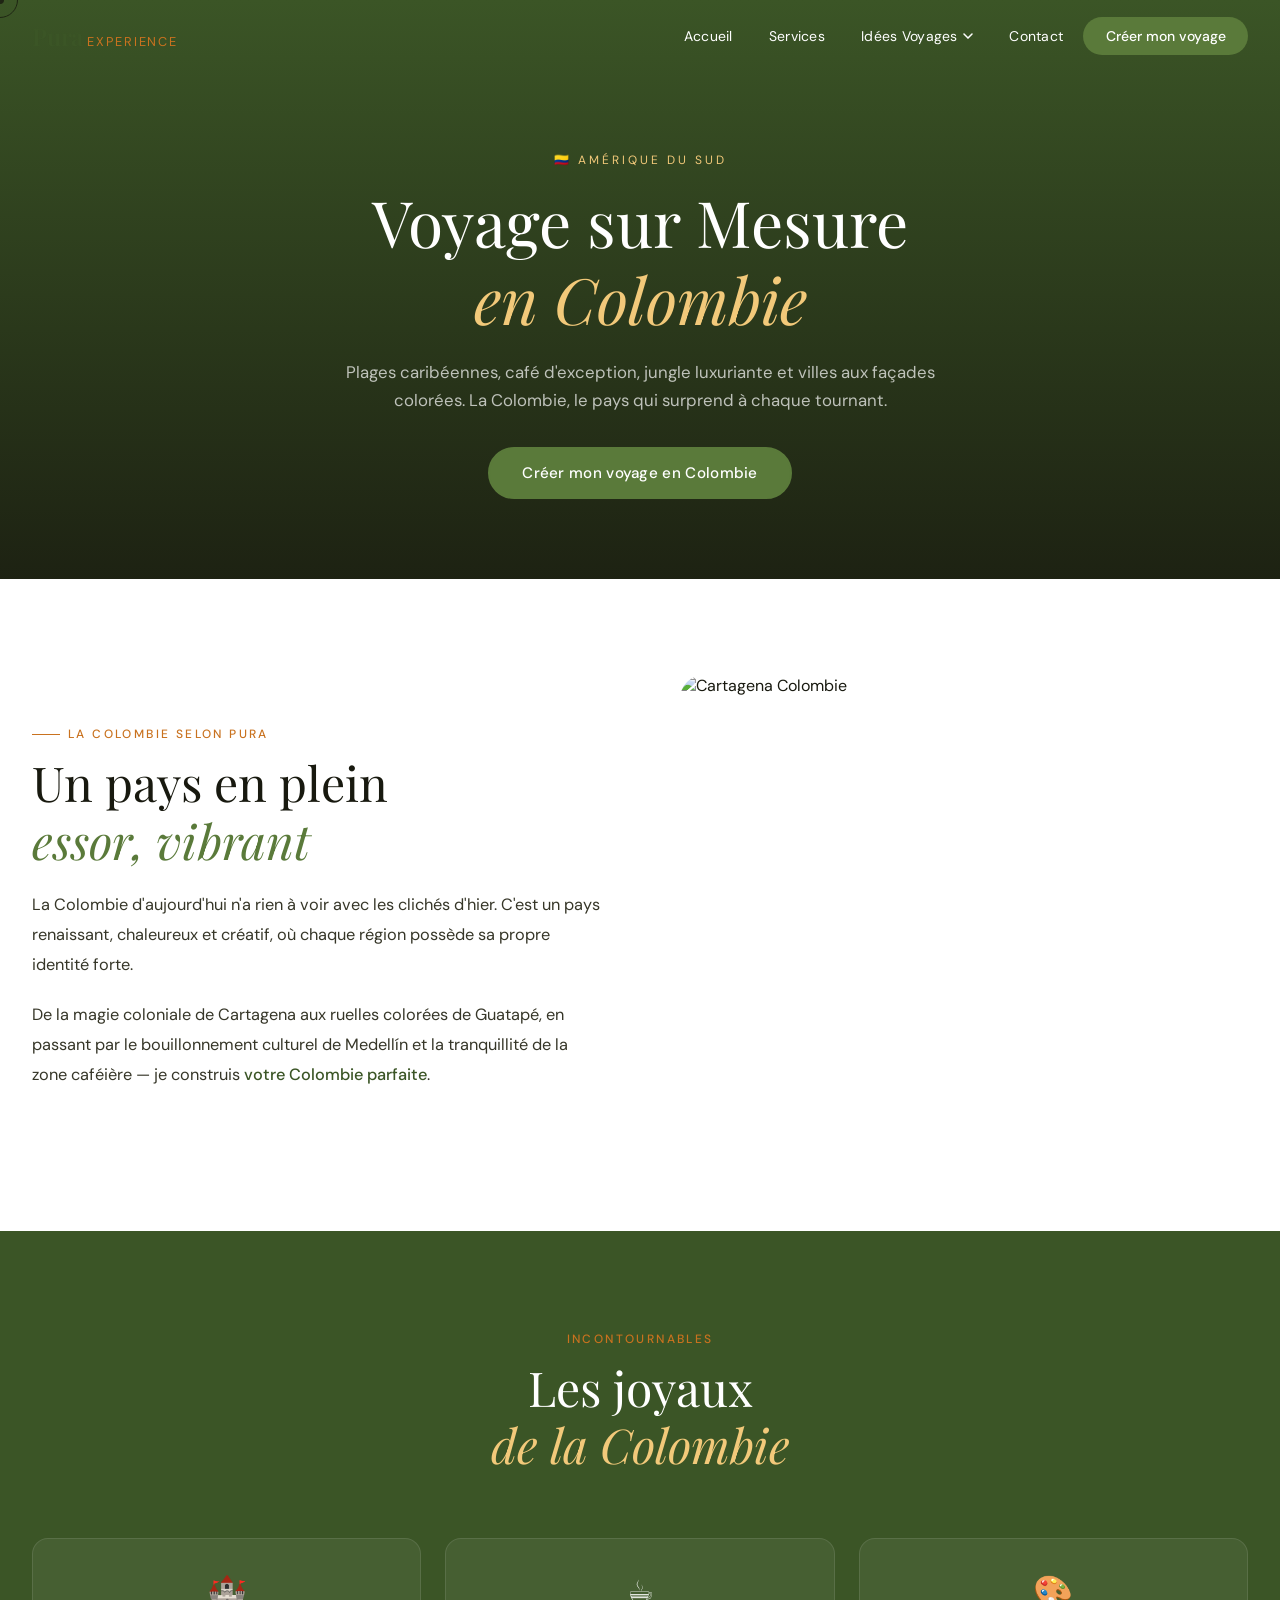
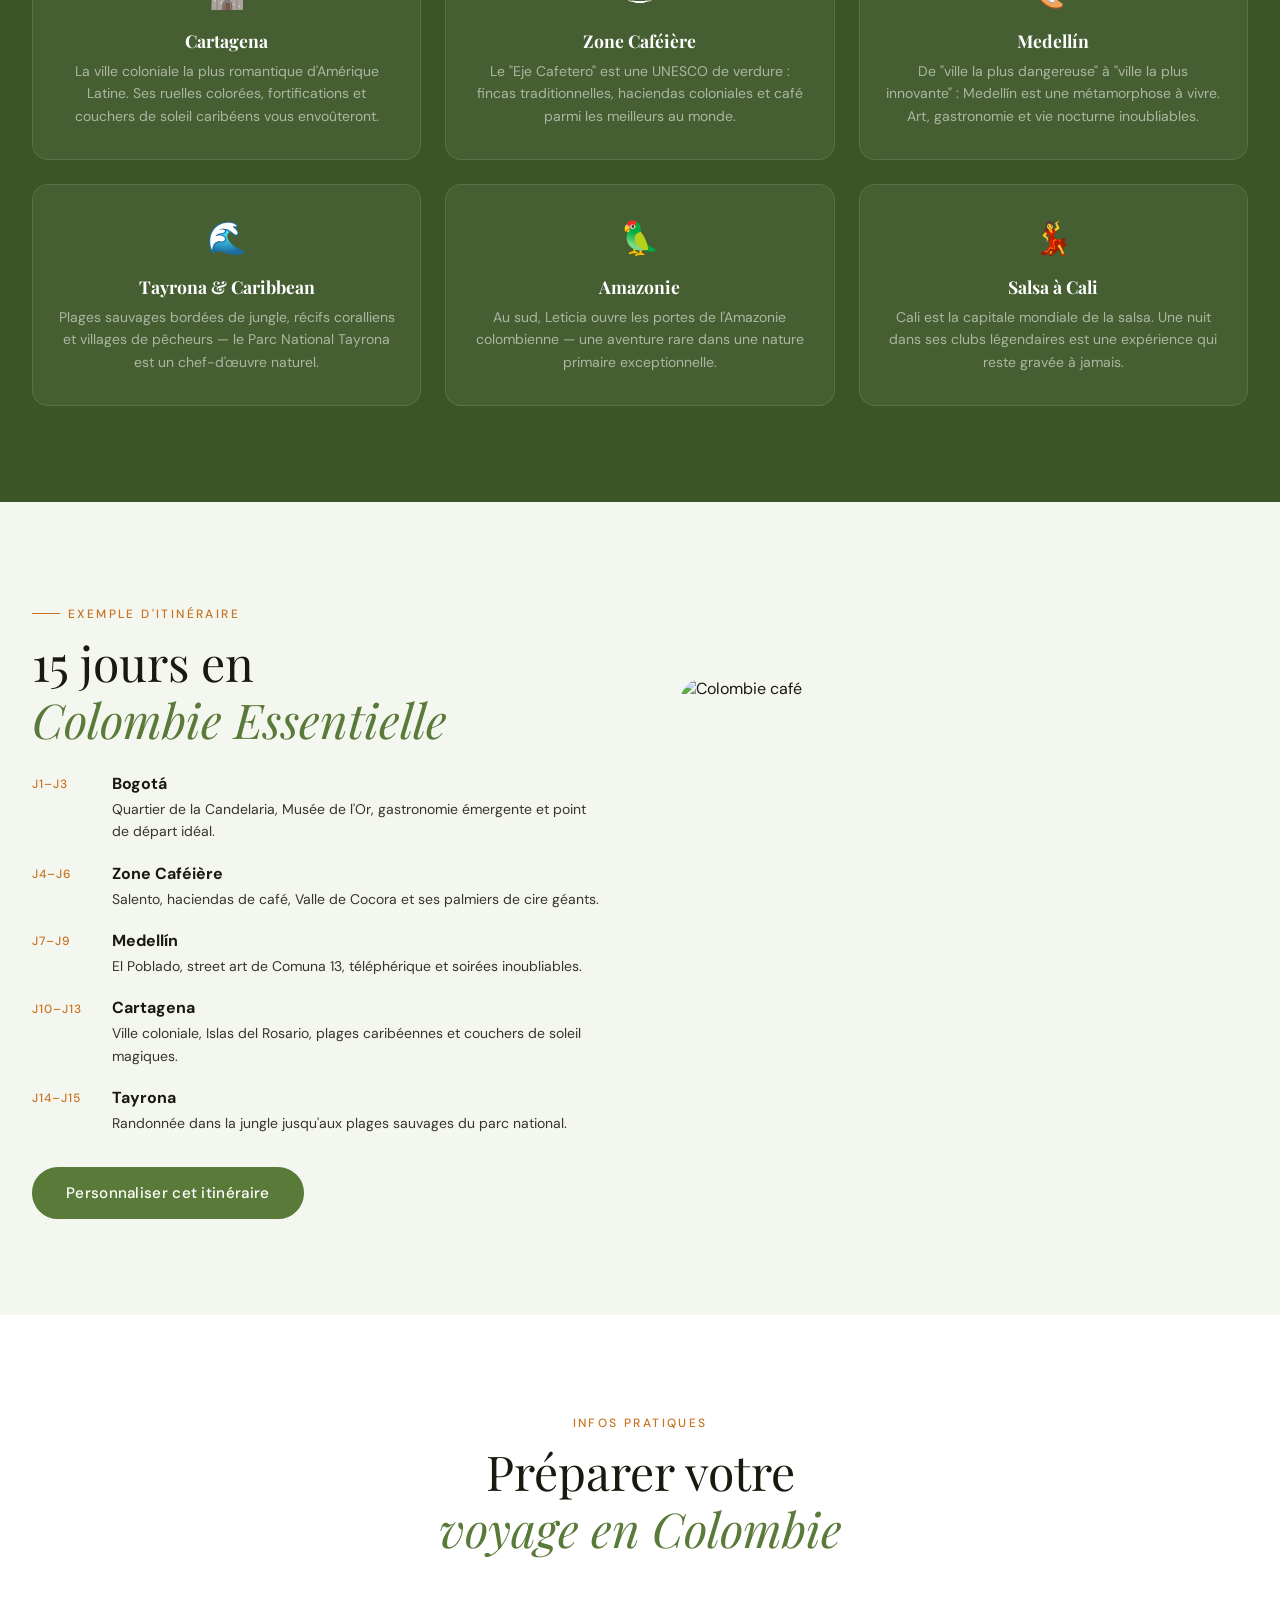
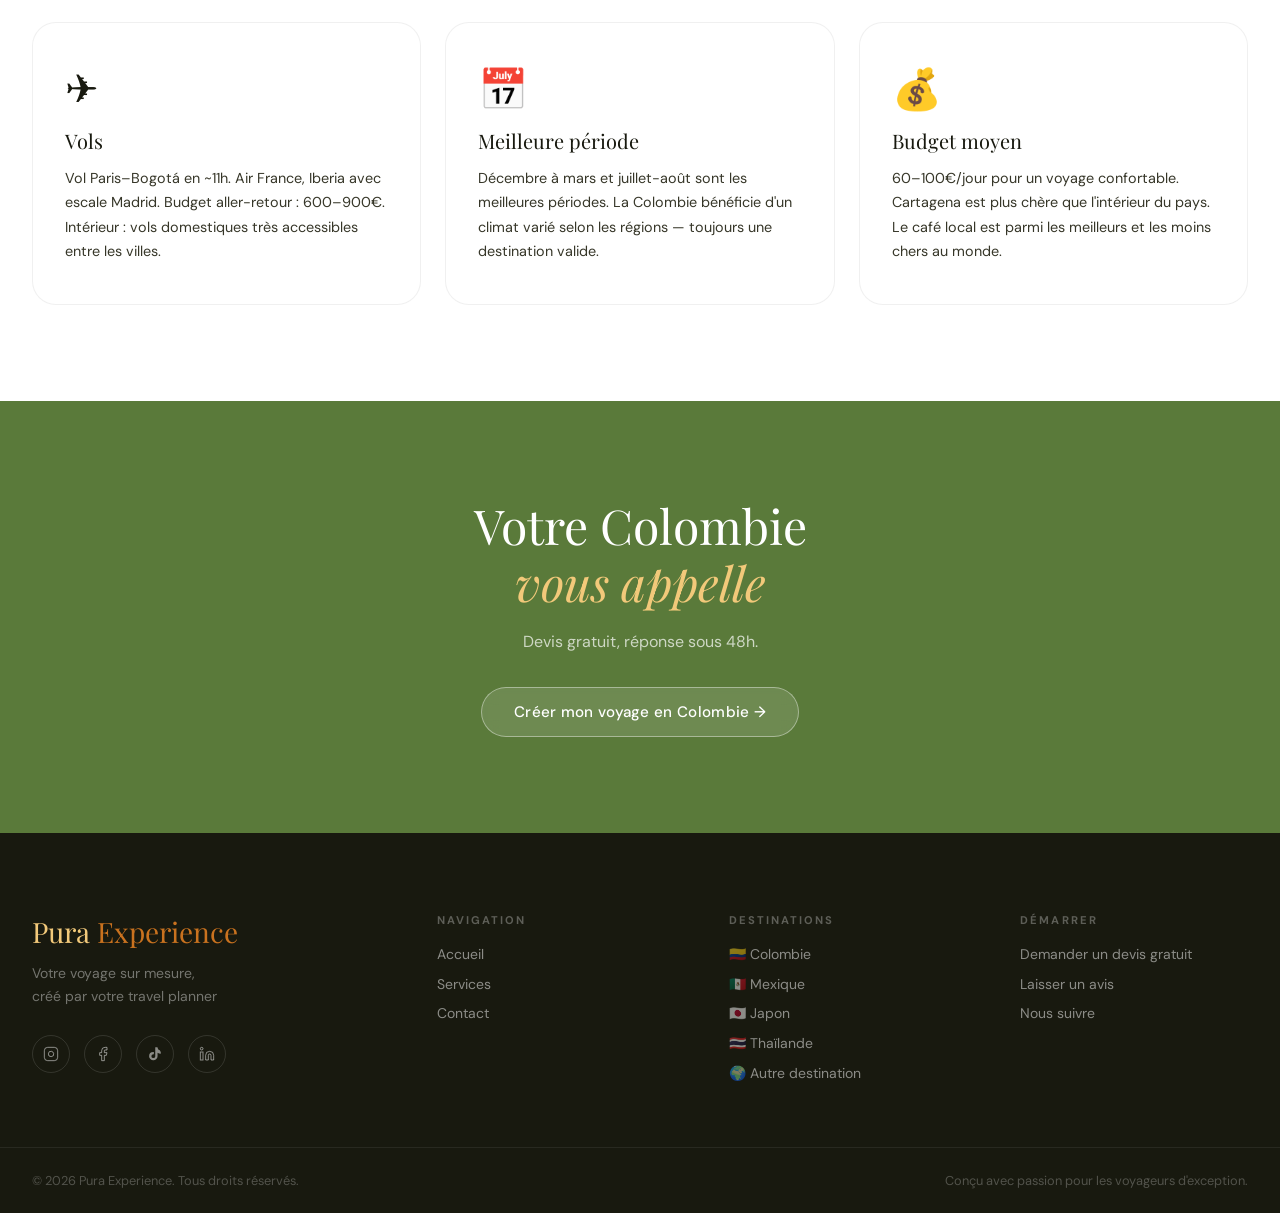
==== colombie.html @ de325f9d "feat ready for prospect" ====
<!DOCTYPE html>
<html lang="fr">
<head>
  <meta charset="UTF-8" />
  <meta name="viewport" content="width=device-width, initial-scale=1.0" />
  <title>Voyage sur Mesure en Colombie — Pura Experience</title>
  <meta name="description" content="Créez votre voyage sur mesure en Colombie : Cartagena, Medellín, café, forêts tropicales et plages caribéennes. Itinéraire 100% personnalisé." />
  <link rel="preconnect" href="https://fonts.googleapis.com" />
  <link rel="preconnect" href="https://fonts.gstatic.com" crossorigin />
  <link href="https://fonts.googleapis.com/css2?family=DM+Sans:ital,opsz,wght@0,9..40,300;0,9..40,400;0,9..40,500;1,9..40,300&family=Forum&family=Playfair+Display:ital,wght@0,400;0,600;1,400;1,600&display=swap" rel="stylesheet" />
  <link rel="stylesheet" href="style.css" />
</head>
<body data-page="idees">

  <div id="nav-placeholder"></div>

  <section class="page-hero">
    <div class="page-hero__bg" style="background-image: url('https://images.unsplash.com/photo-1533281861820-9adecc8c5e18?w=1600&q=80&auto=format')"></div>
    <div class="page-hero__overlay"></div>
    <div class="container page-hero__content">
      <span class="page-hero__eyebrow">🇨🇴 Amérique du Sud</span>
      <h1 class="page-hero__title">Voyage sur Mesure<br/><em>en Colombie</em></h1>
      <p class="page-hero__sub">Plages caribéennes, café d'exception, jungle luxuriante et villes aux façades colorées. La Colombie, le pays qui surprend à chaque tournant.</p>
      <a href="contact.html" class="btn btn--primary">Créer mon voyage en Colombie</a>
    </div>
  </section>

  <section class="page-section">
    <div class="container">
      <div class="split-grid">
        <div class="reveal-left">
          <p class="section-eyebrow">La Colombie selon Pura</p>
          <h2 class="section-title">Un pays en plein<br/><em>essor, vibrant</em></h2>
          <p class="prose">La Colombie d'aujourd'hui n'a rien à voir avec les clichés d'hier. C'est un pays renaissant, chaleureux et créatif, où chaque région possède sa propre identité forte.</p>
          <p class="prose">De la magie coloniale de Cartagena aux ruelles colorées de Guatapé, en passant par le bouillonnement culturel de Medellín et la tranquillité de la zone caféière — je construis <strong>votre Colombie parfaite</strong>.</p>
        </div>
        <div class="split-img reveal-right">
          <img src="https://images.unsplash.com/photo-1591604466107-ec97de577aff?w=800&q=80&auto=format" alt="Cartagena Colombie" loading="lazy" />
        </div>
      </div>
    </div>
  </section>

  <section class="page-section page-section--dark">
    <div class="container">
      <div class="section-head">
        <p class="section-eyebrow reveal-up" style="color:var(--caramel)">Incontournables</p>
        <h2 class="section-title section-title--light reveal-up">Les joyaux<br/><em>de la Colombie</em></h2>
      </div>
      <div class="highlights-grid">
        <div class="highlight-item reveal-up" style="--delay:.0s"><span class="highlight-item__icon">🏰</span><h3>Cartagena</h3><p>La ville coloniale la plus romantique d'Amérique Latine. Ses ruelles colorées, fortifications et couchers de soleil caribéens vous envoûteront.</p></div>
        <div class="highlight-item reveal-up" style="--delay:.1s"><span class="highlight-item__icon">☕</span><h3>Zone Caféière</h3><p>Le "Eje Cafetero" est une UNESCO de verdure : fincas traditionnelles, haciendas coloniales et café parmi les meilleurs au monde.</p></div>
        <div class="highlight-item reveal-up" style="--delay:.2s"><span class="highlight-item__icon">🎨</span><h3>Medellín</h3><p>De "ville la plus dangereuse" à "ville la plus innovante" : Medellín est une métamorphose à vivre. Art, gastronomie et vie nocturne inoubliables.</p></div>
        <div class="highlight-item reveal-up" style="--delay:.3s"><span class="highlight-item__icon">🌊</span><h3>Tayrona & Caribbean</h3><p>Plages sauvages bordées de jungle, récifs coralliens et villages de pêcheurs — le Parc National Tayrona est un chef-d'œuvre naturel.</p></div>
        <div class="highlight-item reveal-up" style="--delay:.4s"><span class="highlight-item__icon">🦜</span><h3>Amazonie</h3><p>Au sud, Leticia ouvre les portes de l'Amazonie colombienne — une aventure rare dans une nature primaire exceptionnelle.</p></div>
        <div class="highlight-item reveal-up" style="--delay:.5s"><span class="highlight-item__icon">💃</span><h3>Salsa à Cali</h3><p>Cali est la capitale mondiale de la salsa. Une nuit dans ses clubs légendaires est une expérience qui reste gravée à jamais.</p></div>
      </div>
    </div>
  </section>

  <section class="page-section page-section--alt">
    <div class="container">
      <div class="split-grid split-grid--reverse">
        <div class="split-img reveal-left">
          <img src="https://images.unsplash.com/photo-1555993539-1732b0258235?w=800&q=80&auto=format" alt="Colombie café" loading="lazy" />
        </div>
        <div class="reveal-right">
          <p class="section-eyebrow">Exemple d'itinéraire</p>
          <h2 class="section-title">15 jours en<br/><em>Colombie Essentielle</em></h2>
          <div class="itinerary-list">
            <div class="itinerary-day"><span>J1–J3</span><div><strong>Bogotá</strong><p>Quartier de la Candelaria, Musée de l'Or, gastronomie émergente et point de départ idéal.</p></div></div>
            <div class="itinerary-day"><span>J4–J6</span><div><strong>Zone Caféière</strong><p>Salento, haciendas de café, Valle de Cocora et ses palmiers de cire géants.</p></div></div>
            <div class="itinerary-day"><span>J7–J9</span><div><strong>Medellín</strong><p>El Poblado, street art de Comuna 13, téléphérique et soirées inoubliables.</p></div></div>
            <div class="itinerary-day"><span>J10–J13</span><div><strong>Cartagena</strong><p>Ville coloniale, Islas del Rosario, plages caribéennes et couchers de soleil magiques.</p></div></div>
            <div class="itinerary-day"><span>J14–J15</span><div><strong>Tayrona</strong><p>Randonnée dans la jungle jusqu'aux plages sauvages du parc national.</p></div></div>
          </div>
          <a href="contact.html" class="btn btn--primary" style="margin-top:2rem">Personnaliser cet itinéraire</a>
        </div>
      </div>
    </div>
  </section>

  <section class="page-section">
    <div class="container">
      <div class="section-head">
        <p class="section-eyebrow reveal-up">Infos pratiques</p>
        <h2 class="section-title reveal-up">Préparer votre<br/><em>voyage en Colombie</em></h2>
      </div>
      <div class="service-cards">
        <div class="service-card reveal-up" style="--delay:.0s"><span class="service-card__icon">✈️</span><h3 class="service-card__title">Vols</h3><p class="service-card__desc">Vol Paris–Bogotá en ~11h. Air France, Iberia avec escale Madrid. Budget aller-retour : 600–900€. Intérieur : vols domestiques très accessibles entre les villes.</p></div>
        <div class="service-card reveal-up" style="--delay:.1s"><span class="service-card__icon">📅</span><h3 class="service-card__title">Meilleure période</h3><p class="service-card__desc">Décembre à mars et juillet-août sont les meilleures périodes. La Colombie bénéficie d'un climat varié selon les régions — toujours une destination valide.</p></div>
        <div class="service-card reveal-up" style="--delay:.2s"><span class="service-card__icon">💰</span><h3 class="service-card__title">Budget moyen</h3><p class="service-card__desc">60–100€/jour pour un voyage confortable. Cartagena est plus chère que l'intérieur du pays. Le café local est parmi les meilleurs et les moins chers au monde.</p></div>
      </div>
    </div>
  </section>

  <section class="page-section" style="background: var(--sage); text-align:center">
    <div class="container">
      <h2 class="section-title section-title--light reveal-up" style="margin-bottom:1rem">Votre Colombie<br/><em>vous appelle</em></h2>
      <p class="reveal-up" style="color:rgba(255,255,255,.7); max-width:480px; margin:0 auto 2rem; line-height:1.7">Devis gratuit, réponse sous 48h.</p>
      <a href="contact.html" class="btn btn--ghost reveal-up">Créer mon voyage en Colombie →</a>
    </div>
  </section>

  <div id="footer-placeholder"></div>
  <script src="main.js"></script>
  <style>
    .itinerary-list { display: flex; flex-direction: column; gap: 1.25rem; margin-top: 1.5rem; }
    .itinerary-day { display: flex; gap: 1.25rem; align-items: flex-start; }
    .itinerary-day > span { min-width: 60px; font-size: .75rem; font-weight: 500; letter-spacing: .08em; color: var(--caramel); text-transform: uppercase; padding-top: .2rem; }
    .itinerary-day strong { display: block; font-size: 1rem; color: var(--ink); margin-bottom: .25rem; }
    .itinerary-day p { font-size: .875rem; color: var(--ink-soft); line-height: 1.6; }
  </style>
</body>
</html>
---- style.css ----
/* ═══════════════════════════════════════════════════════
   PURA EXPERIENCE — Ultra-Modern Redesign
   ═══════════════════════════════════════════════════════ */

/* ── DESIGN TOKENS ── */
:root {
  --sage:        #5a7a3a;
  --sage-light:  #7da050;
  --sage-dark:   #3b5526;
  --beige:       #f2c97a;
  --beige-light: #fdf4e3;
  --caramel:     #c9721f;
  --caramel-deep:#a0520e;
  --ocre:        #e8900a;
  --cream:       #f4f7f0;
  --white:       #ffffff;
  --ink:         #18190f;
  --ink-soft:    #363628;
  --ink-faint:   #74746a;

  --font-serif:  'Playfair Display', Georgia, serif;
  --font-accent: 'Forum', serif;
  --font-sans:   'DM Sans', system-ui, sans-serif;

  --radius-sm:   8px;
  --radius-md:   16px;
  --radius-lg:   24px;
  --radius-xl:   40px;
  --radius-full: 999px;

  --shadow-sm:   0 2px 12px rgba(0,0,0,.06);
  --shadow-md:   0 8px 40px rgba(0,0,0,.12);
  --shadow-lg:   0 20px 80px rgba(0,0,0,.18);
  --shadow-glow: 0 0 40px rgba(90,122,58,.35);

  --ease-smooth: cubic-bezier(0.25, 0.46, 0.45, 0.94);
  --ease-spring: cubic-bezier(0.34, 1.56, 0.64, 1);

  --nav-h: 72px;
}

/* ── RESET + BASE ── */
*, *::before, *::after { box-sizing: border-box; margin: 0; padding: 0; }

html {
  scroll-behavior: smooth;
  font-size: 16px;
  -webkit-font-smoothing: antialiased;
}

body {
  font-family: var(--font-sans);
  color: var(--ink);
  background: var(--white);
  overflow-x: hidden;
  cursor: none;
}

img { display: block; max-width: 100%; height: auto; }
a   { text-decoration: none; color: inherit; }
ul  { list-style: none; }

input, textarea, select, button {
  font-family: var(--font-sans);
  outline: none;
  border: none;
}

.container {
  width: 100%;
  max-width: 1280px;
  margin: 0 auto;
  padding: 0 2rem;
}

/* ── CUSTOM CURSOR ── */
.cursor,
.cursor-follower {
  position: fixed;
  border-radius: 50%;
  pointer-events: none;
  z-index: 9999;
  mix-blend-mode: difference;
  transition: opacity .3s;
}

.cursor {
  width: 8px; height: 8px;
  background: var(--sage);
  transform: translate(-50%, -50%);
}

.cursor-follower {
  width: 36px; height: 36px;
  border: 1.5px solid var(--sage);
  transform: translate(-50%, -50%);
  transition: transform .1s var(--ease-smooth), width .3s, height .3s, background .3s;
}

body:has(a:hover) .cursor-follower,
body:has(button:hover) .cursor-follower {
  width: 56px; height: 56px;
  background: rgba(107,125,83,.12);
}

/* ── LOADER ── */
.loader {
  position: fixed; inset: 0;
  background: var(--ink);
  z-index: 8888;
  display: flex;
  align-items: center;
  justify-content: center;
  transition: opacity .6s ease, visibility .6s ease;
}

.loader.hidden {
  opacity: 0;
  visibility: hidden;
}

.loader__inner { text-align: center; }

.loader__logo {
  display: flex;
  flex-direction: column;
  align-items: center;
  margin-bottom: 2rem;
}

.loader__brand {
  font-family: var(--font-serif);
  font-size: clamp(2rem, 5vw, 3.5rem);
  font-weight: 400;
  color: var(--beige);
  letter-spacing: .02em;
  animation: loader-appear .8s var(--ease-smooth) both;
}

.loader__tagline {
  font-family: var(--font-sans);
  font-size: 0.85rem;
  letter-spacing: .3em;
  text-transform: uppercase;
  color: var(--caramel);
  animation: loader-appear .8s .2s var(--ease-smooth) both;
}

.loader__bar {
  width: 200px; height: 1px;
  background: rgba(255,255,255,.1);
  border-radius: var(--radius-full);
  overflow: hidden;
}

.loader__bar span {
  display: block;
  height: 100%;
  background: linear-gradient(90deg, var(--sage), var(--beige));
  animation: loader-progress 1.8s var(--ease-smooth) both;
  transform-origin: left;
}

@keyframes loader-appear {
  from { opacity: 0; transform: translateY(20px); }
  to   { opacity: 1; transform: translateY(0); }
}

@keyframes loader-progress {
  from { transform: scaleX(0); }
  to   { transform: scaleX(1); }
}

/* ── NAVIGATION ── */
.nav {
  position: fixed; top: 0; left: 0; right: 0;
  height: var(--nav-h);
  z-index: 999;
  transition: background .4s, backdrop-filter .4s, box-shadow .4s;
}

.nav.scrolled {
  background: rgba(246,248,245,.92);
  backdrop-filter: blur(20px);
  box-shadow: 0 1px 0 rgba(0,0,0,.06);
}

.nav__container {
  height: 100%;
  max-width: 1280px;
  margin: 0 auto;
  padding: 0 2rem;
  display: flex;
  align-items: center;
  justify-content: space-between;
  gap: 2rem;
}

.nav__logo {
  display: flex;
  align-items: baseline;
  gap: .25rem;
  user-select: none;
}

.nav__logo-pura {
  font-family: var(--font-serif);
  font-size: 1.5rem;
  font-weight: 600;
  color: var(--sage-dark);
  letter-spacing: -.01em;
}

.nav__logo-exp {
  font-family: var(--font-sans);
  font-size: 0.8rem;
  letter-spacing: .15em;
  text-transform: uppercase;
  color: var(--caramel);
}

.nav.scrolled .nav__logo-pura { color: var(--sage-dark); }

/* Transparent header links */
.nav__links {
  display: flex;
  align-items: center;
  gap: .25rem;
}

.nav__link {
  padding: .5rem 1rem;
  font-size: .875rem;
  font-weight: 400;
  color: var(--white);
  border-radius: var(--radius-full);
  transition: color .2s, background .2s;
  letter-spacing: .02em;
}

.nav.scrolled .nav__link { color: var(--ink-soft); }
.nav__link:hover { color: var(--sage); background: rgba(107,125,83,.08); }

.nav__cta {
  padding: .6rem 1.4rem;
  font-size: .875rem;
  font-weight: 500;
  background: var(--sage);
  color: var(--white);
  border-radius: var(--radius-full);
  transition: background .2s, transform .2s, box-shadow .2s;
}

.nav__cta:hover {
  background: var(--sage-dark);
  transform: translateY(-1px);
  box-shadow: var(--shadow-glow);
}

.nav__burger {
  display: none;
  flex-direction: column;
  gap: 5px;
  background: none;
  cursor: pointer;
  padding: 8px;
}

.nav__burger span {
  display: block;
  width: 22px; height: 2px;
  background: var(--white);
  border-radius: 2px;
  transition: transform .3s, opacity .3s, background .3s;
}

.nav.scrolled .nav__burger span { background: var(--ink); }
.nav__burger.active span:nth-child(1) { transform: rotate(45deg) translate(5px, 5px); }
.nav__burger.active span:nth-child(2) { opacity: 0; }
.nav__burger.active span:nth-child(3) { transform: rotate(-45deg) translate(5px, -5px); }

.nav__mobile {
  position: fixed;
  top: var(--nav-h); left: 0; right: 0;
  background: var(--cream);
  padding: 1.5rem 2rem 2rem;
  display: none;
  flex-direction: column;
  gap: .5rem;
  box-shadow: var(--shadow-md);
  border-top: 1px solid rgba(0,0,0,.06);
}

.nav__mobile.open { display: flex; }

.nav__mobile-link {
  padding: .75rem 1rem;
  font-size: 1rem;
  font-weight: 400;
  color: var(--ink-soft);
  border-radius: var(--radius-sm);
  transition: background .2s, color .2s;
}

.nav__mobile-link:hover { background: rgba(107,125,83,.08); color: var(--sage); }

.nav__mobile-cta {
  margin-top: .75rem;
  padding: 1rem 1.5rem;
  background: var(--sage);
  color: var(--white);
  text-align: center;
  border-radius: var(--radius-md);
  font-weight: 500;
  font-size: 1rem;
}

/* ── NAV DROPDOWN ── */
.nav__dropdown { position: relative; }

.nav__link--drop {
  background: none;
  border: none;
  cursor: none;
  display: inline-flex;
  align-items: center;
  gap: .35rem;
  padding: .5rem 1rem;
  font-size: .875rem;
  font-weight: 400;
  color: var(--white);
  border-radius: var(--radius-full);
  transition: color .2s, background .2s;
  letter-spacing: .02em;
  font-family: var(--font-sans);
}

.nav.scrolled .nav__link--drop { color: var(--ink-soft); }
.nav__link--drop:hover { color: var(--sage); background: rgba(107,125,83,.08); }

.nav__chevron {
  width: 10px; height: 6px;
  transition: transform .25s;
  flex-shrink: 0;
}

.nav__dropdown:hover .nav__chevron,
.nav__link--drop[aria-expanded="true"] .nav__chevron { transform: rotate(180deg); }

.nav__dropdown-menu {
  position: absolute;
  top: calc(100% + .75rem);
  left: 50%;
  transform: translateX(-50%);
  background: var(--white);
  border: 1px solid rgba(0,0,0,.07);
  border-radius: var(--radius-lg);
  box-shadow: var(--shadow-lg);
  padding: 1.5rem;
  display: none;
  gap: 2rem;
  min-width: 320px;
  z-index: 1000;
}

.nav__dropdown-menu.open { display: flex; }
.nav__dropdown-col { display: flex; flex-direction: column; gap: .25rem; }

.nav__dropdown-heading {
  font-size: .7rem;
  font-weight: 500;
  letter-spacing: .15em;
  text-transform: uppercase;
  color: var(--caramel);
  margin-bottom: .5rem;
  padding-bottom: .5rem;
  border-bottom: 1px solid rgba(0,0,0,.06);
}

.nav__dropdown-link {
  padding: .5rem .75rem;
  font-size: .9rem;
  color: var(--ink-soft);
  border-radius: var(--radius-sm);
  transition: background .15s, color .15s;
}

.nav__dropdown-link:hover { background: var(--cream); color: var(--sage-dark); }

.nav__link--active { color: var(--sage) !important; font-weight: 500; }
.nav.scrolled .nav__link--active { color: var(--sage) !important; }

.nav__mobile-group { padding: .25rem 1rem; }
.nav__mobile-group-title {
  font-size: .7rem;
  font-weight: 500;
  letter-spacing: .15em;
  text-transform: uppercase;
  color: var(--caramel);
  margin-bottom: .5rem;
}
.nav__mobile-sub {
  display: block;
  padding: .5rem 1rem;
  font-size: .9rem;
  color: var(--ink-soft);
  border-radius: var(--radius-sm);
  transition: background .15s, color .15s;
}
.nav__mobile-sub:hover { background: rgba(107,125,83,.08); color: var(--sage); }

/* ── PAGE HERO ── */
.page-hero {
  position: relative;
  padding: calc(var(--nav-h) + 5rem) 0 5rem;
  background: var(--sage-dark);
  overflow: hidden;
  color: var(--white);
  text-align: center;
}
.page-hero__bg { position: absolute; inset: 0; background-size: cover; background-position: center; opacity: .3; }
.page-hero__overlay { position: absolute; inset: 0; background: linear-gradient(to bottom, rgba(59,85,38,.6), rgba(24,25,15,.85)); }
.page-hero__content { position: relative; z-index: 2; }
.page-hero__eyebrow { font-size: .75rem; letter-spacing: .25em; text-transform: uppercase; color: var(--beige); display: block; margin-bottom: 1rem; }
.page-hero__title { font-family: var(--font-serif); font-size: clamp(2.2rem, 5vw, 4rem); font-weight: 400; line-height: 1.2; margin-bottom: 1.25rem; }
.page-hero__title em { font-style: italic; color: var(--beige); }
.page-hero__sub { font-size: 1.05rem; color: rgba(255,255,255,.7); max-width: 600px; margin: 0 auto 2rem; line-height: 1.7; }

/* ── INNER PAGE ── */
.page-section { padding: 6rem 0; }
.page-section--alt { background: var(--cream); }
.page-section--dark { background: var(--sage-dark); color: var(--white); }
.page-section--beige { background: var(--beige-light); }

.prose { font-size: 1.02rem; line-height: 1.85; color: var(--ink-soft); max-width: 720px; }
.prose + .prose { margin-top: 1.25rem; }
.prose strong { color: var(--sage-dark); font-weight: 500; }

/* Service cards */
.service-cards { display: grid; grid-template-columns: repeat(3,1fr); gap: 1.5rem; }
.service-card { background: var(--white); border: 1px solid rgba(0,0,0,.06); border-radius: var(--radius-lg); padding: 2.5rem 2rem; display: flex; flex-direction: column; gap: .75rem; transition: transform .3s, box-shadow .3s; }
.service-card:hover { transform: translateY(-5px); box-shadow: var(--shadow-md); }
.service-card__icon { font-size: 2.5rem; }
.service-card__title { font-family: var(--font-serif); font-size: 1.25rem; font-weight: 400; color: var(--ink); }
.service-card__desc { font-size: .9rem; line-height: 1.7; color: var(--ink-soft); flex: 1; }
.service-card__price { display: inline-flex; align-items: center; gap: .4rem; margin-top: .5rem; font-size: 1.3rem; font-family: var(--font-serif); color: var(--sage); }
.service-card__price small { font-family: var(--font-sans); font-size: .75rem; color: var(--ink-faint); }

/* Idées grid */
.idees-grid { display: grid; grid-template-columns: repeat(2,1fr); gap: 2rem; }
.idee-card { position: relative; border-radius: var(--radius-lg); overflow: hidden; height: 380px; display: flex; align-items: flex-end; transition: transform .4s; }
.idee-card:hover { transform: scale(1.02); }
.idee-card img { position: absolute; inset: 0; width: 100%; height: 100%; object-fit: cover; transition: transform .6s; }
.idee-card:hover img { transform: scale(1.06); }
.idee-card__overlay { position: absolute; inset: 0; background: linear-gradient(to top, rgba(18,20,10,.85) 0%, transparent 60%); }
.idee-card__content { position: relative; z-index: 2; padding: 2rem; width: 100%; }
.idee-card__flag { font-size: 1.5rem; display: block; margin-bottom: .5rem; }
.idee-card__title { font-family: var(--font-serif); font-size: 1.75rem; font-weight: 400; color: var(--white); margin-bottom: .5rem; }
.idee-card__region { font-size: .7rem; letter-spacing: .15em; text-transform: uppercase; color: var(--beige); display: block; margin-bottom: .75rem; }
.idee-card__link { display: inline-flex; align-items: center; gap: .3rem; font-size: .875rem; font-weight: 500; color: var(--beige); transition: gap .2s; }
.idee-card__link:hover { gap: .6rem; }

/* Destination highlights */
.highlights-grid { display: grid; grid-template-columns: repeat(3,1fr); gap: 1.5rem; }
.highlight-item { text-align: center; padding: 2rem 1.5rem; background: rgba(255,255,255,.06); border: 1px solid rgba(255,255,255,.1); border-radius: var(--radius-md); }
.highlight-item__icon { font-size: 2rem; display: block; margin-bottom: 1rem; }
.highlight-item h3 { font-family: var(--font-serif); font-size: 1.1rem; color: var(--white); margin-bottom: .5rem; }
.highlight-item p { font-size: .875rem; color: rgba(255,255,255,.55); line-height: 1.6; }

/* Split layout */
.split-grid { display: grid; grid-template-columns: 1fr 1fr; gap: 5rem; align-items: center; }
.split-grid--reverse { direction: rtl; }
.split-grid--reverse > * { direction: ltr; }
.split-img { border-radius: var(--radius-lg); overflow: hidden; height: 460px; }
.split-img img { width: 100%; height: 100%; object-fit: cover; transition: transform 5s ease; }
.split-img:hover img { transform: scale(1.05); }

@media (max-width: 900px) {
  .service-cards { grid-template-columns: 1fr 1fr; }
  .idees-grid { grid-template-columns: 1fr; }
  .split-grid { grid-template-columns: 1fr; gap: 3rem; }
  .split-grid--reverse { direction: ltr; }
  .highlights-grid { grid-template-columns: 1fr 1fr; }
}
@media (max-width: 640px) {
  .service-cards { grid-template-columns: 1fr; }
  .highlights-grid { grid-template-columns: 1fr; }
  .idee-card { height: 280px; }
}

/* ── BUTTONS ── */
.btn {
  display: inline-flex;
  align-items: center;
  justify-content: center;
  gap: .5rem;
  padding: .875rem 2rem;
  border-radius: var(--radius-full);
  font-family: var(--font-sans);
  font-weight: 500;
  font-size: 0.95rem;
  letter-spacing: .02em;
  cursor: none;
  transition: all .25s var(--ease-smooth);
  white-space: nowrap;
}

.btn--primary {
  background: var(--sage);
  color: var(--white);
  border: 2px solid var(--sage);
}

.btn--primary:hover {
  background: var(--sage-dark);
  border-color: var(--sage-dark);
  transform: translateY(-2px);
  box-shadow: 0 8px 30px rgba(107,125,83,.35);
}

.btn--ghost {
  background: rgba(255,255,255,.12);
  color: var(--white);
  border: 1.5px solid rgba(255,255,255,.4);
  backdrop-filter: blur(8px);
}

.btn--ghost:hover {
  background: rgba(255,255,255,.2);
  border-color: rgba(255,255,255,.7);
  transform: translateY(-2px);
}

.btn--outline {
  background: transparent;
  color: var(--sage);
  border: 2px solid var(--sage);
}

.btn--outline:hover {
  background: var(--sage);
  color: var(--white);
  transform: translateY(-2px);
}

.btn--sm { padding: .625rem 1.4rem; font-size: .875rem; }
.btn--full { width: 100%; }

/* ── SECTION COMMON ── */
.section-eyebrow {
  display: inline-flex;
  align-items: center;
  gap: .5rem;
  font-size: .75rem;
  font-weight: 500;
  letter-spacing: .2em;
  text-transform: uppercase;
  color: var(--caramel);
  margin-bottom: .75rem;
}

.section-eyebrow::before {
  content: '';
  display: block;
  width: 28px; height: 1px;
  background: var(--caramel);
}

.section-title {
  font-family: var(--font-serif);
  font-size: clamp(2rem, 4vw, 3rem);
  font-weight: 400;
  line-height: 1.2;
  color: var(--ink);
  margin-bottom: 1.25rem;
}

.section-title em {
  font-style: italic;
  color: var(--sage);
}

.section-title--light { color: var(--white); }
.section-title--light em { color: var(--beige); }

.section-subtitle {
  font-size: 1.05rem;
  color: var(--ink-faint);
  max-width: 560px;
  line-height: 1.7;
}

.section-head {
  text-align: center;
  margin-bottom: 4rem;
}

.section-head .section-eyebrow::before { display: none; }

/* ── REVEAL ANIMATIONS ── */
.reveal-up, .reveal-left, .reveal-right, .reveal-fade {
  opacity: 0;
  transition: opacity .7s var(--ease-smooth), transform .7s var(--ease-smooth);
  transition-delay: var(--delay, 0s);
}

.reveal-up    { transform: translateY(40px); }
.reveal-left  { transform: translateX(-40px); }
.reveal-right { transform: translateX(40px); }
.reveal-fade  { }

.revealed {
  opacity: 1;
  transform: none;
}

/* ═══════════════════ HERO ═══════════════════ */
.hero {
  position: relative;
  height: 100dvh;
  min-height: 680px;
  display: flex;
  flex-direction: column;
  align-items: center;
  justify-content: center;
  overflow: hidden;
  color: var(--white);
}

.hero__bg {
  position: absolute; inset: 0;
  background:
    linear-gradient(
      160deg,
      rgba(24,25,15,.65) 0%,
      rgba(59,85,38,.45) 40%,
      rgba(18,20,10,.8) 100%
    ),
    url('https://images.unsplash.com/photo-1506905925346-21bda4d32df4?w=1920&q=80&auto=format') center/cover no-repeat;
}

.hero__bg-overlay {
  position: absolute; inset: 0;
  background: radial-gradient(ellipse at 70% 50%, rgba(90,122,58,.25) 0%, transparent 70%);
}

.hero__particles {
  position: absolute; inset: 0;
  overflow: hidden;
}

.hero__content {
  position: relative;
  z-index: 2;
  text-align: center;
  padding: var(--nav-h) 2rem 0;
  max-width: 860px;
}

.hero__eyebrow {
  font-size: .75rem;
  letter-spacing: .3em;
  text-transform: uppercase;
  color: var(--beige);
  margin-bottom: 1.5rem;
  display: inline-flex;
  align-items: center;
  gap: .75rem;
}

.hero__eyebrow::before,
.hero__eyebrow::after {
  content: '';
  display: block;
  width: 30px; height: 1px;
  background: rgba(239,212,167,.5);
}

.hero__title {
  font-family: var(--font-serif);
  font-size: clamp(2.5rem, 7vw, 5.5rem);
  font-weight: 400;
  line-height: 1.1;
  letter-spacing: -.01em;
  margin-bottom: 1.75rem;
  display: flex;
  flex-direction: column;
}

.hero__title-line { display: block; }
.hero__title-line--accent {
  font-style: italic;
  color: var(--beige);
}

.hero__subtitle {
  font-size: clamp(.95rem, 1.5vw, 1.125rem);
  color: rgba(255,255,255,.75);
  line-height: 1.75;
  margin-bottom: 2.5rem;
  max-width: 640px;
  margin-left: auto; margin-right: auto;
}

.hero__br { display: inline; }

.hero__actions {
  display: flex;
  gap: 1rem;
  justify-content: center;
  flex-wrap: wrap;
}

/* Floating badges */
.hero__badges {
  position: absolute;
  bottom: 12rem;
  right: clamp(1rem, 5vw, 5rem);
  z-index: 2;
  display: flex;
  flex-direction: column;
  gap: 1rem;
}

.hero__badge {
  background: rgba(255,255,255,.1);
  backdrop-filter: blur(16px);
  border: 1px solid rgba(255,255,255,.2);
  border-radius: var(--radius-md);
  padding: .75rem 1.25rem;
  text-align: center;
  min-width: 120px;
}

.hero__badge-num {
  display: block;
  font-family: var(--font-serif);
  font-size: 1.5rem;
  font-weight: 600;
  color: var(--beige);
  line-height: 1.2;
}

.hero__badge-label {
  display: block;
  font-size: .65rem;
  letter-spacing: .1em;
  text-transform: uppercase;
  color: rgba(255,255,255,.6);
  margin-top: .25rem;
}

/* Scroll indicator */
.hero__scroll {
  position: absolute;
  bottom: 5rem;
  left: 50%;
  transform: translateX(-50%);
  z-index: 2;
  display: flex;
  flex-direction: column;
  align-items: center;
  gap: .75rem;
  color: rgba(255,255,255,.5);
  font-size: .7rem;
  letter-spacing: .2em;
  text-transform: uppercase;
}

.hero__scroll-line {
  width: 1px; height: 40px;
  background: linear-gradient(to bottom, rgba(255,255,255,.5), transparent);
  animation: scroll-pulse 2s ease-in-out infinite;
}

@keyframes scroll-pulse {
  0%, 100% { opacity: 1; }
  50% { opacity: 0.3; }
}

/* Ticker */
.hero__ticker {
  position: absolute;
  bottom: 0; left: 0; right: 0;
  height: 52px;
  background: rgba(0,0,0,.35);
  backdrop-filter: blur(12px);
  border-top: 1px solid rgba(255,255,255,.08);
  overflow: hidden;
  display: flex;
  align-items: center;
  z-index: 2;
}

.hero__ticker-track {
  display: flex;
  gap: 3rem;
  white-space: nowrap;
  animation: ticker 30s linear infinite;
}

.hero__ticker-track span {
  font-size: .8rem;
  font-weight: 300;
  letter-spacing: .12em;
  text-transform: uppercase;
  color: rgba(255,255,255,.6);
  flex-shrink: 0;
}

@keyframes ticker {
  from { transform: translateX(0); }
  to   { transform: translateX(-50%); }
}

/* Particles */
.particle {
  position: absolute;
  border-radius: 50%;
  background: rgba(239,212,167,.15);
  animation: float var(--dur) var(--delay) ease-in-out infinite alternate;
}

@keyframes float {
  from { transform: translateY(0) scale(1); opacity: .3; }
  to   { transform: translateY(-40px) scale(1.1); opacity: .7; }
}

/* ═══════════════════ ABOUT ═══════════════════ */
.about {
  padding: 8rem 0;
  background: var(--white);
}

.about__grid {
  display: grid;
  grid-template-columns: 1fr 1fr;
  gap: 6rem;
  align-items: center;
}

.about__visual { position: relative; }

.about__img-wrap {
  position: relative;
  border-radius: var(--radius-lg);
  overflow: hidden;
}

.about__img {
  width: 100%;
  height: 520px;
  object-fit: cover;
  display: block;
  transition: transform 6s var(--ease-smooth);
}

.about__img-wrap:hover .about__img { transform: scale(1.04); }

.about__img-deco {
  position: absolute;
  inset: 0;
  background: linear-gradient(to bottom, transparent 60%, rgba(26,26,24,.4));
  pointer-events: none;
}

.about__quote {
  position: absolute;
  bottom: -2rem;
  right: -2rem;
  background: var(--sage);
  color: var(--white);
  padding: 1.75rem 2rem;
  border-radius: var(--radius-md);
  max-width: 280px;
  box-shadow: var(--shadow-lg);
}

.about__quote p {
  font-family: var(--font-serif);
  font-size: 1rem;
  font-style: italic;
  line-height: 1.6;
  margin-bottom: .75rem;
}

.about__quote cite {
  font-size: .75rem;
  letter-spacing: .1em;
  color: var(--beige);
  text-transform: uppercase;
}

.about__text { display: flex; flex-direction: column; gap: 0; }

.about__body {
  font-size: 1rem;
  line-height: 1.8;
  color: var(--ink-soft);
  margin-bottom: 1.25rem;
}

.about__body strong { color: var(--sage-dark); font-weight: 500; }

.about__stats {
  display: flex;
  gap: 2rem;
  margin: 2rem 0 2.5rem;
  padding: 2rem;
  background: var(--cream);
  border-radius: var(--radius-md);
}

.about__stat {
  display: flex;
  flex-direction: column;
  align-items: center;
  text-align: center;
  flex: 1;
}

.about__stat-num {
  font-family: var(--font-serif);
  font-size: 2.25rem;
  font-weight: 600;
  color: var(--sage);
  line-height: 1;
}

.about__stat > span:nth-child(2) {
  font-family: var(--font-serif);
  font-size: 2.25rem;
  font-weight: 600;
  color: var(--sage);
  line-height: 1;
}

.about__stat-label {
  font-size: .75rem;
  letter-spacing: .08em;
  text-transform: uppercase;
  color: var(--ink-faint);
  margin-top: .4rem;
}

/* ═══════════════════ DESTINATIONS ═══════════════════ */
.destinations {
  padding: 8rem 0;
  background: var(--cream);
}

.destinations__grid {
  display: grid;
  grid-template-columns: repeat(3, 1fr);
  grid-template-rows: auto auto;
  gap: 1.5rem;
}

/* Grid layout magic */
.dest-card:nth-child(1) { grid-column: 1; grid-row: 1; }
.dest-card:nth-child(2) { grid-column: 2; grid-row: 1 / span 2; }
.dest-card:nth-child(3) { grid-column: 3; grid-row: 1; }
.dest-card:nth-child(4) { grid-column: 1 / span 2; grid-row: 2; }
.dest-card:nth-child(5) { grid-column: 3; grid-row: 2; }

.dest-card {
  position: relative;
  border-radius: var(--radius-lg);
  overflow: hidden;
  background: var(--white);
  box-shadow: var(--shadow-sm);
  transition: transform .4s var(--ease-smooth), box-shadow .4s;
  display: flex;
  flex-direction: column;
}

.dest-card:hover {
  transform: translateY(-6px);
  box-shadow: var(--shadow-lg);
}

.dest-card__img-wrap {
  position: relative;
  overflow: hidden;
  height: 240px;
  flex-shrink: 0;
}

.dest-card--tall .dest-card__img-wrap { height: 100%; min-height: 480px; }
.dest-card--wide .dest-card__img-wrap { height: 200px; }

.dest-card__img {
  width: 100%; height: 100%;
  object-fit: cover;
  transition: transform .6s var(--ease-smooth);
}

.dest-card:hover .dest-card__img { transform: scale(1.06); }

.dest-card__overlay {
  position: absolute; inset: 0;
  background: linear-gradient(to bottom, transparent 30%, rgba(26,26,24,.6));
  transition: opacity .3s;
}

.dest-card:hover .dest-card__overlay { opacity: .8; }

.dest-card__flag {
  position: absolute;
  top: 1rem; right: 1rem;
  font-size: 1.5rem;
  filter: drop-shadow(0 2px 8px rgba(0,0,0,.3));
}

.dest-card__content {
  padding: 1.5rem;
  flex: 1;
  display: flex;
  flex-direction: column;
}

.dest-card__region {
  font-size: .7rem;
  letter-spacing: .15em;
  text-transform: uppercase;
  color: var(--caramel);
  margin-bottom: .4rem;
}

.dest-card__title {
  font-family: var(--font-serif);
  font-size: 1.5rem;
  font-weight: 400;
  color: var(--ink);
  margin-bottom: .75rem;
}

.dest-card--tall .dest-card__title { font-size: 2rem; }

.dest-card__desc {
  font-size: .9rem;
  line-height: 1.7;
  color: var(--ink-soft);
  margin-bottom: 1rem;
  flex: 1;
}

.dest-card__tags {
  display: flex;
  flex-wrap: wrap;
  gap: .4rem;
  margin-bottom: 1.25rem;
}

.dest-card__tags span {
  padding: .25rem .75rem;
  background: var(--cream);
  color: var(--ink-faint);
  font-size: .7rem;
  letter-spacing: .05em;
  border-radius: var(--radius-full);
  border: 1px solid rgba(0,0,0,.06);
}

.dest-card__link {
  display: inline-flex;
  align-items: center;
  gap: .25rem;
  font-size: .85rem;
  font-weight: 500;
  color: var(--sage);
  transition: gap .2s, color .2s;
}

.dest-card__link:hover { gap: .6rem; color: var(--sage-dark); }

/* CTA card */
.dest-card--cta {
  background: var(--sage);
  display: flex;
  align-items: center;
  justify-content: center;
}

.dest-card--cta:hover { transform: translateY(-6px); }

.dest-card__cta-inner {
  text-align: center;
  padding: 2rem;
  color: var(--white);
}

.dest-card__cta-globe {
  font-size: 3rem;
  display: block;
  margin-bottom: 1rem;
}

.dest-card__cta-inner h3 {
  font-family: var(--font-serif);
  font-size: 1.5rem;
  font-weight: 400;
  margin-bottom: .75rem;
  line-height: 1.3;
}

.dest-card__cta-inner p {
  font-size: .875rem;
  line-height: 1.6;
  color: rgba(255,255,255,.75);
  margin-bottom: 1.5rem;
}

/* ═══════════════════ PROCESS ═══════════════════ */
.process {
  position: relative;
  padding: 8rem 0;
  background: var(--sage-dark);
  overflow: hidden;
}

.process__bg {
  position: absolute; inset: 0;
  background:
    radial-gradient(ellipse at 20% 50%, rgba(90,122,58,.4) 0%, transparent 60%),
    radial-gradient(ellipse at 80% 80%, rgba(201,114,31,.22) 0%, transparent 50%);
  pointer-events: none;
}

.process__steps {
  display: grid;
  grid-template-columns: 1fr auto 1fr auto 1fr auto 1fr;
  align-items: start;
  gap: 0;
  margin-bottom: 5rem;
}

.process__step {
  text-align: center;
  padding: 0 1rem;
}

.process__step-num {
  display: inline-flex;
  align-items: center;
  justify-content: center;
  width: 48px; height: 48px;
  border-radius: 50%;
  border: 1.5px solid rgba(239,212,167,.3);
  color: var(--beige);
  font-size: .75rem;
  font-weight: 300;
  letter-spacing: .1em;
  margin: 0 auto 1rem;
}

.process__step-icon {
  font-size: 2.5rem;
  margin-bottom: 1rem;
}

.process__step-title {
  font-family: var(--font-serif);
  font-size: 1.25rem;
  font-weight: 400;
  color: var(--white);
  margin-bottom: .75rem;
}

.process__step-desc {
  font-size: .875rem;
  line-height: 1.7;
  color: rgba(255,255,255,.55);
}

.process__connector {
  align-self: center;
  width: 40px; height: 1px;
  background: linear-gradient(to right, rgba(239,212,167,.3), rgba(239,212,167,.1));
  margin-top: -60px;
}

/* Lead form */
.process__lead {
  background: rgba(255,255,255,.06);
  backdrop-filter: blur(16px);
  border: 1px solid rgba(255,255,255,.12);
  border-radius: var(--radius-xl);
  padding: 3rem 4rem;
  display: flex;
  align-items: center;
  justify-content: space-between;
  gap: 3rem;
}

.process__lead-text h3 {
  font-family: var(--font-serif);
  font-size: 1.5rem;
  font-weight: 400;
  color: var(--white);
  margin-bottom: .5rem;
}

.process__lead-text p {
  font-size: .9rem;
  color: rgba(255,255,255,.6);
}

.process__lead-form {
  display: flex;
  gap: .75rem;
  flex-shrink: 0;
}

.process__lead-form input {
  padding: .875rem 1.5rem;
  background: rgba(255,255,255,.1);
  border: 1px solid rgba(255,255,255,.2);
  border-radius: var(--radius-full);
  color: var(--white);
  font-size: .9rem;
  min-width: 240px;
  transition: border-color .2s, background .2s;
}

.process__lead-form input::placeholder { color: rgba(255,255,255,.4); }
.process__lead-form input:focus { border-color: var(--beige); background: rgba(255,255,255,.15); }

/* ═══════════════════ TESTIMONIALS ═══════════════════ */
.testimonials {
  padding: 8rem 0;
  background: var(--white);
}

.testimonials__grid {
  display: grid;
  grid-template-columns: repeat(3, 1fr);
  gap: 1.5rem;
  margin-bottom: 3rem;
}

.testi-card {
  background: var(--cream);
  border: 1px solid rgba(0,0,0,.06);
  border-radius: var(--radius-lg);
  padding: 2.5rem;
  display: flex;
  flex-direction: column;
  gap: 1.25rem;
  transition: transform .3s, box-shadow .3s;
}

.testi-card:hover {
  transform: translateY(-4px);
  box-shadow: var(--shadow-md);
}

.testi-card--featured {
  background: var(--sage-dark);
  border-color: transparent;
  color: var(--white);
  transform: scale(1.02);
}

.testi-card--featured:hover { transform: scale(1.02) translateY(-4px); }

.testi-card__stars {
  font-size: 1rem;
  color: var(--ocre);
  letter-spacing: .1em;
}

.testi-card--featured .testi-card__stars { color: var(--beige); }

.testi-card__text {
  font-size: .95rem;
  line-height: 1.75;
  color: var(--ink-soft);
  font-style: italic;
  flex: 1;
}

.testi-card--featured .testi-card__text { color: rgba(255,255,255,.8); }

.testi-card__author {
  display: flex;
  align-items: center;
  gap: .875rem;
  padding-top: 1rem;
  border-top: 1px solid rgba(0,0,0,.06);
}

.testi-card--featured .testi-card__author { border-color: rgba(255,255,255,.1); }

.testi-card__avatar {
  width: 40px; height: 40px;
  border-radius: 50%;
  background: var(--sage);
  color: var(--white);
  display: flex;
  align-items: center;
  justify-content: center;
  font-family: var(--font-serif);
  font-size: 1.125rem;
  flex-shrink: 0;
}

.testi-card--featured .testi-card__avatar { background: rgba(255,255,255,.2); }

.testi-card__author strong {
  display: block;
  font-size: .9rem;
  font-weight: 500;
  color: var(--ink);
}

.testi-card--featured .testi-card__author strong { color: var(--white); }

.testi-card__author span {
  font-size: .75rem;
  color: var(--ink-faint);
  letter-spacing: .05em;
}

.testi-card--featured .testi-card__author span { color: rgba(255,255,255,.5); }

.testimonials__cta { text-align: center; }

/* ═══════════════════ FEATURES ═══════════════════ */
.features {
  padding: 6rem 0;
  background: var(--ink);
}

.features__grid {
  display: grid;
  grid-template-columns: repeat(4, 1fr);
  gap: 0;
  border: 1px solid rgba(255,255,255,.07);
  border-radius: var(--radius-lg);
  overflow: hidden;
}

.features__item {
  padding: 3rem 2rem;
  border-right: 1px solid rgba(255,255,255,.07);
  transition: background .3s;
}

.features__item:last-child { border-right: none; }
.features__item:hover { background: rgba(107,125,83,.1); }

.features__icon {
  font-size: 2rem;
  display: block;
  margin-bottom: 1.25rem;
}

.features__item h3 {
  font-family: var(--font-serif);
  font-size: 1.1rem;
  font-weight: 400;
  color: var(--white);
  margin-bottom: .75rem;
}

.features__item p {
  font-size: .875rem;
  line-height: 1.7;
  color: rgba(255,255,255,.45);
}

/* ═══════════════════ CONTACT ═══════════════════ */
.contact {
  padding: 8rem 0;
  background: var(--beige-light);
}

.contact__grid {
  display: grid;
  grid-template-columns: 1fr 1.4fr;
  gap: 6rem;
  align-items: start;
}

.contact__intro {
  font-size: 1rem;
  line-height: 1.75;
  color: var(--ink-soft);
  margin-bottom: 2.5rem;
}

.contact__info { display: flex; flex-direction: column; gap: 1.5rem; }

.contact__info-item {
  display: flex;
  align-items: flex-start;
  gap: 1rem;
}

.contact__info-item > span {
  font-size: 1.25rem;
  margin-top: 2px;
}

.contact__info-item strong {
  display: block;
  font-size: .75rem;
  letter-spacing: .12em;
  text-transform: uppercase;
  color: var(--ink-faint);
  margin-bottom: .25rem;
}

.contact__info-item p {
  font-size: .95rem;
  color: var(--ink-soft);
}

.contact__socials a {
  font-size: .9rem;
  color: var(--sage);
  font-weight: 500;
  transition: color .2s;
}

.contact__socials a:hover { color: var(--sage-dark); }

/* Form */
.contact__form-wrap {
  background: var(--white);
  border-radius: var(--radius-xl);
  padding: 3rem;
  box-shadow: var(--shadow-md);
}

.contact__form {
  display: flex;
  flex-direction: column;
  gap: 1.25rem;
}

.form-row {
  display: grid;
  grid-template-columns: 1fr 1fr;
  gap: 1rem;
}

.form-group {
  display: flex;
  flex-direction: column;
  gap: .4rem;
}

.form-group label {
  font-size: .75rem;
  font-weight: 500;
  letter-spacing: .08em;
  text-transform: uppercase;
  color: var(--ink-faint);
}

.form-group input,
.form-group textarea,
.form-group select {
  padding: .875rem 1.25rem;
  background: var(--cream);
  border: 1.5px solid transparent;
  border-radius: var(--radius-md);
  font-size: .95rem;
  color: var(--ink);
  transition: border-color .2s, background .2s;
  appearance: none;
}

.form-group select { background-image: url("data:image/svg+xml,%3Csvg xmlns='http://www.w3.org/2000/svg' width='12' height='8' viewBox='0 0 12 8'%3E%3Cpath d='M1 1l5 5 5-5' stroke='%237a7a70' stroke-width='1.5' fill='none'/%3E%3C/svg%3E"); background-repeat: no-repeat; background-position: right 1rem center; }

.form-group input:focus,
.form-group textarea:focus,
.form-group select:focus {
  border-color: var(--sage);
  background: var(--white);
  outline: none;
}

.form-group textarea { resize: vertical; min-height: 120px; }

.form-mention {
  text-align: center;
  font-size: .75rem;
  color: var(--ink-faint);
  letter-spacing: .05em;
  margin-top: -.25rem;
}

/* ═══════════════════ FOOTER ═══════════════════ */
.footer {
  background: var(--ink);
}

.footer__top {
  padding: 5rem 0 4rem;
}

.footer__grid {
  display: grid;
  grid-template-columns: 1.5fr 1fr 1fr 1fr;
  gap: 4rem;
}

.footer__logo {
  font-family: var(--font-serif);
  font-size: 1.75rem;
  color: var(--beige);
  margin-bottom: .75rem;
}

.footer__logo em {
  font-style: normal;
  color: var(--caramel);
}

.footer__tagline {
  font-size: .875rem;
  line-height: 1.6;
  color: rgba(255,255,255,.4);
  margin-bottom: 1.75rem;
}

.footer__social {
  display: flex;
  gap: .875rem;
}

.footer__social a {
  width: 38px; height: 38px;
  display: flex; align-items: center; justify-content: center;
  border: 1px solid rgba(255,255,255,.12);
  border-radius: 50%;
  color: rgba(255,255,255,.5);
  transition: color .2s, border-color .2s, background .2s;
}

.footer__social a:hover {
  color: var(--white);
  border-color: rgba(255,255,255,.4);
  background: rgba(255,255,255,.05);
}

.footer__social svg { width: 16px; height: 16px; }

.footer__nav {
  display: flex;
  flex-direction: column;
  gap: .625rem;
}

.footer__nav h4 {
  font-size: .7rem;
  letter-spacing: .18em;
  text-transform: uppercase;
  color: rgba(255,255,255,.3);
  margin-bottom: .5rem;
}

.footer__nav a {
  font-size: .875rem;
  color: rgba(255,255,255,.5);
  transition: color .2s;
  line-height: 1.4;
}

.footer__nav a:hover { color: var(--white); }

.footer__bottom {
  border-top: 1px solid rgba(255,255,255,.07);
  padding: 1.5rem 0;
}

.footer__bottom .container {
  display: flex;
  justify-content: space-between;
  align-items: center;
}

.footer__bottom p {
  font-size: .8rem;
  color: rgba(255,255,255,.25);
}

/* ── BACK TO TOP ── */
.back-top {
  position: fixed;
  bottom: 2rem; right: 2rem;
  width: 48px; height: 48px;
  border-radius: 50%;
  background: var(--sage);
  color: var(--white);
  font-size: 1.125rem;
  display: none;
  align-items: center;
  justify-content: center;
  cursor: none;
  border: none;
  box-shadow: var(--shadow-md);
  transition: transform .2s, background .2s, box-shadow .2s;
  z-index: 888;
}

.back-top.visible { display: flex; }
.back-top:hover { transform: translateY(-3px); background: var(--sage-dark); box-shadow: var(--shadow-glow); }

/* ═══════════════════ RESPONSIVE ═══════════════════ */
@media (max-width: 1100px) {
  .destinations__grid {
    grid-template-columns: 1fr 1fr;
    grid-template-rows: auto;
  }

  .dest-card:nth-child(1) { grid-column: 1; grid-row: 1; }
  .dest-card:nth-child(2) { grid-column: 2; grid-row: 1 / span 2; }
  .dest-card:nth-child(3) { grid-column: 1; grid-row: 2; }
  .dest-card:nth-child(4) { grid-column: 1 / span 2; grid-row: 3; }
  .dest-card:nth-child(5) { grid-column: 1 / span 2; grid-row: 4; }

  .features__grid { grid-template-columns: 1fr 1fr; }
  .features__item:nth-child(2) { border-right: none; }
  .features__item:nth-child(3) { border-right: 1px solid rgba(255,255,255,.07); }
  .features__item:nth-child(3),
  .features__item:nth-child(4) { border-top: 1px solid rgba(255,255,255,.07); }

  .process__steps { grid-template-columns: 1fr; gap: 2rem; }
  .process__connector { display: none; }

  .process__lead { flex-direction: column; text-align: center; padding: 2.5rem; }
  .process__lead-form { flex-direction: column; width: 100%; }
  .process__lead-form input { min-width: auto; }

  .footer__grid { grid-template-columns: 1fr 1fr; gap: 3rem; }
}

@media (max-width: 900px) {
  .about__grid { grid-template-columns: 1fr; gap: 4rem; }
  .about__quote { position: static; max-width: 100%; margin-top: 2rem; }
  .about__img { height: 360px; }

  .contact__grid { grid-template-columns: 1fr; gap: 3rem; }
  .testimonials__grid { grid-template-columns: 1fr; }
  .testi-card--featured { transform: scale(1); }

  .nav__links { display: none; }
  .nav__burger { display: flex; }
}

@media (max-width: 640px) {
  .hero__badges { display: none; }
  .hero__br { display: none; }
  .hero__title { font-size: 2.25rem; }
  .hero__subtitle { font-size: .9rem; }

  .destinations__grid { grid-template-columns: 1fr; }
  .dest-card:nth-child(n) { grid-column: 1; grid-row: auto; }
  .dest-card--tall .dest-card__img-wrap { min-height: 280px; }

  .features__grid { grid-template-columns: 1fr; }
  .features__item { border-right: none; border-bottom: 1px solid rgba(255,255,255,.07); }
  .features__item:last-child { border-bottom: none; }

  .form-row { grid-template-columns: 1fr; }
  .contact__form-wrap { padding: 2rem 1.5rem; }

  .footer__grid { grid-template-columns: 1fr; gap: 2rem; }
  .footer__bottom .container { flex-direction: column; gap: .5rem; text-align: center; }

  .about__stats { flex-direction: column; gap: 1rem; }

  .container { padding: 0 1.25rem; }

  body { cursor: auto; }
  .cursor, .cursor-follower { display: none; }
}

/* ════════════════════════════════════════════
   CONTACT PAGE
   ════════════════════════════════════════════ */

.contact__grid {
  display: grid;
  grid-template-columns: 1fr 1.4fr;
  gap: 5rem;
  align-items: flex-start;
}

.contact__intro {
  font-size: 1rem;
  line-height: 1.8;
  color: var(--ink-soft);
  margin-top: 1.5rem;
}

.contact__info {
  display: flex;
  flex-direction: column;
  gap: 1.25rem;
  margin-top: 2rem;
}

.contact__info-item {
  display: flex;
  gap: 1rem;
  align-items: flex-start;
}

.contact__info-item > span { font-size: 1.5rem; line-height: 1; margin-top: .1rem; }
.contact__info-item strong { display: block; font-size: .9rem; color: var(--ink); margin-bottom: .2rem; }
.contact__info-item p { font-size: .875rem; color: var(--ink-soft); }

.contact__socials a {
  display: inline-block;
  font-size: .875rem;
  color: var(--sage);
  text-decoration: underline;
  text-underline-offset: 3px;
}

.contact__form-wrap {
  background: var(--white);
  padding: 2.5rem;
  border-radius: var(--radius-lg);
  box-shadow: var(--shadow-md);
}

.contact__form { display: flex; flex-direction: column; gap: 1rem; }

.form-row { display: grid; grid-template-columns: 1fr 1fr; gap: 1rem; }

.form-group { display: flex; flex-direction: column; gap: .4rem; }

.form-group label {
  font-size: .8rem;
  font-weight: 500;
  color: var(--ink-soft);
  letter-spacing: .04em;
  text-transform: uppercase;
}

.form-group input,
.form-group select,
.form-group textarea {
  padding: .875rem 1rem;
  border: 1.5px solid rgba(0,0,0,.1);
  border-radius: var(--radius-sm);
  font-family: var(--font-sans);
  font-size: .95rem;
  color: var(--ink);
  background: var(--cream);
  transition: border-color .2s, box-shadow .2s;
  outline: none;
  width: 100%;
}

.form-group input:focus,
.form-group select:focus,
.form-group textarea:focus {
  border-color: var(--sage);
  box-shadow: 0 0 0 3px rgba(90,122,58,.12);
  background: var(--white);
}

.form-group textarea { resize: vertical; min-height: 120px; }

.form-mention {
  font-size: .75rem;
  color: var(--ink-faint);
  text-align: center;
  margin-top: .5rem;
  line-height: 1.6;
}

/* ── TESTIMONIAL CARDS ── */
.testimonials__grid {
  display: grid;
  grid-template-columns: repeat(3, 1fr);
  gap: 1.5rem;
  text-align: left;
}

.testi-card {
  background: var(--cream);
  border: 1px solid rgba(0,0,0,.06);
  border-radius: var(--radius-lg);
  padding: 2rem;
  display: flex;
  flex-direction: column;
  gap: .75rem;
  transition: transform .3s, box-shadow .3s;
}

.testi-card:hover { transform: translateY(-4px); box-shadow: var(--shadow-md); }

.testi-card--featured {
  background: var(--sage);
  border-color: transparent;
}

.testi-card__stars {
  color: var(--ocre);
  font-size: 1rem;
  letter-spacing: .1em;
}

.testi-card--featured .testi-card__stars { color: var(--beige); }

.testi-card__text {
  font-size: .925rem;
  line-height: 1.75;
  color: var(--ink-soft);
  font-style: italic;
  flex: 1;
}

.testi-card--featured .testi-card__text { color: rgba(255,255,255,.85); }

.testi-card__author {
  display: flex;
  align-items: center;
  gap: .75rem;
  margin-top: .5rem;
}

.testi-card__avatar {
  width: 36px; height: 36px;
  border-radius: 50%;
  background: var(--sage);
  color: var(--white);
  display: flex;
  align-items: center;
  justify-content: center;
  font-size: .875rem;
  font-weight: 500;
  flex-shrink: 0;
}

.testi-card--featured .testi-card__avatar {
  background: rgba(255,255,255,.2);
  color: var(--white);
}

.testi-card__author strong {
  display: block;
  font-size: .875rem;
  color: var(--ink);
}

.testi-card--featured .testi-card__author strong { color: var(--white); }

.testi-card__author span {
  font-size: .75rem;
  color: var(--caramel);
}

.testi-card--featured .testi-card__author span { color: var(--beige); }

/* Responsive contact */
@media (max-width: 900px) {
  .contact__grid { grid-template-columns: 1fr; gap: 3rem; }
  .testimonials__grid { grid-template-columns: 1fr; }
  .form-row { grid-template-columns: 1fr; }
}
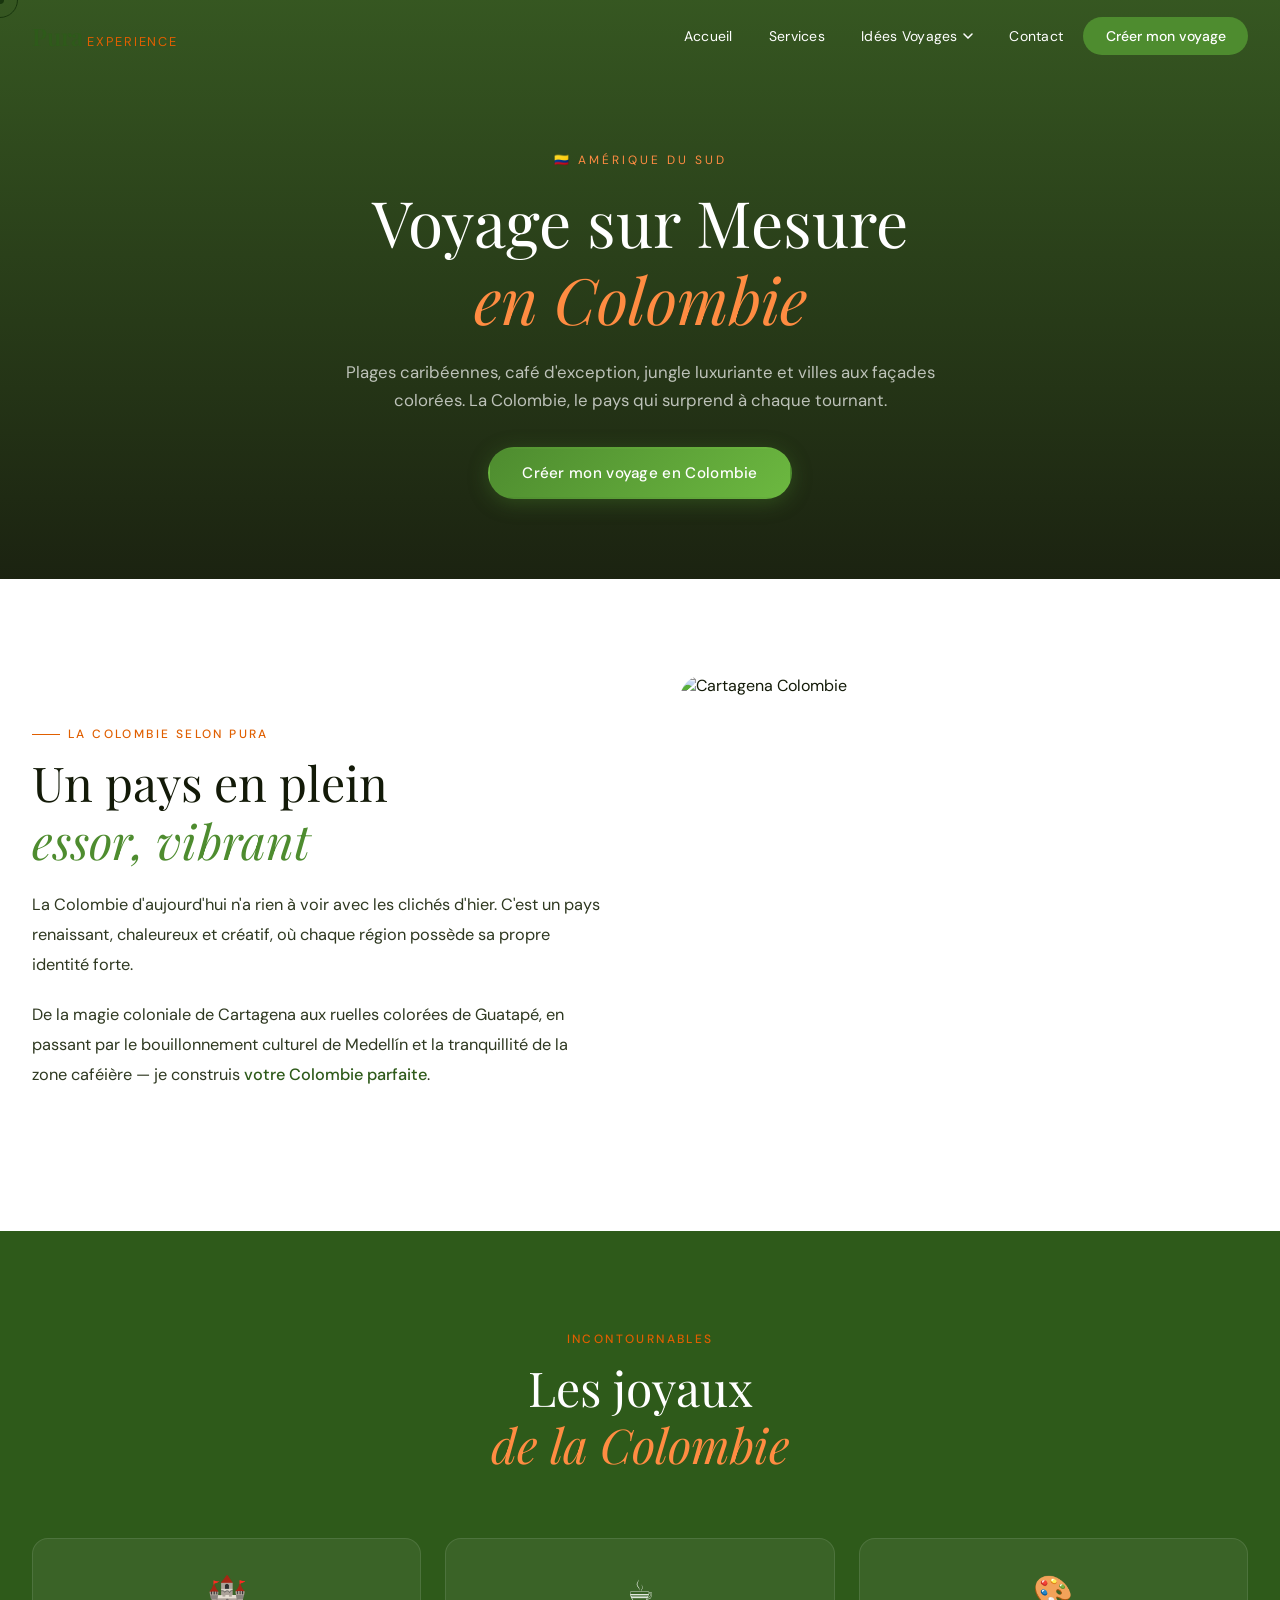
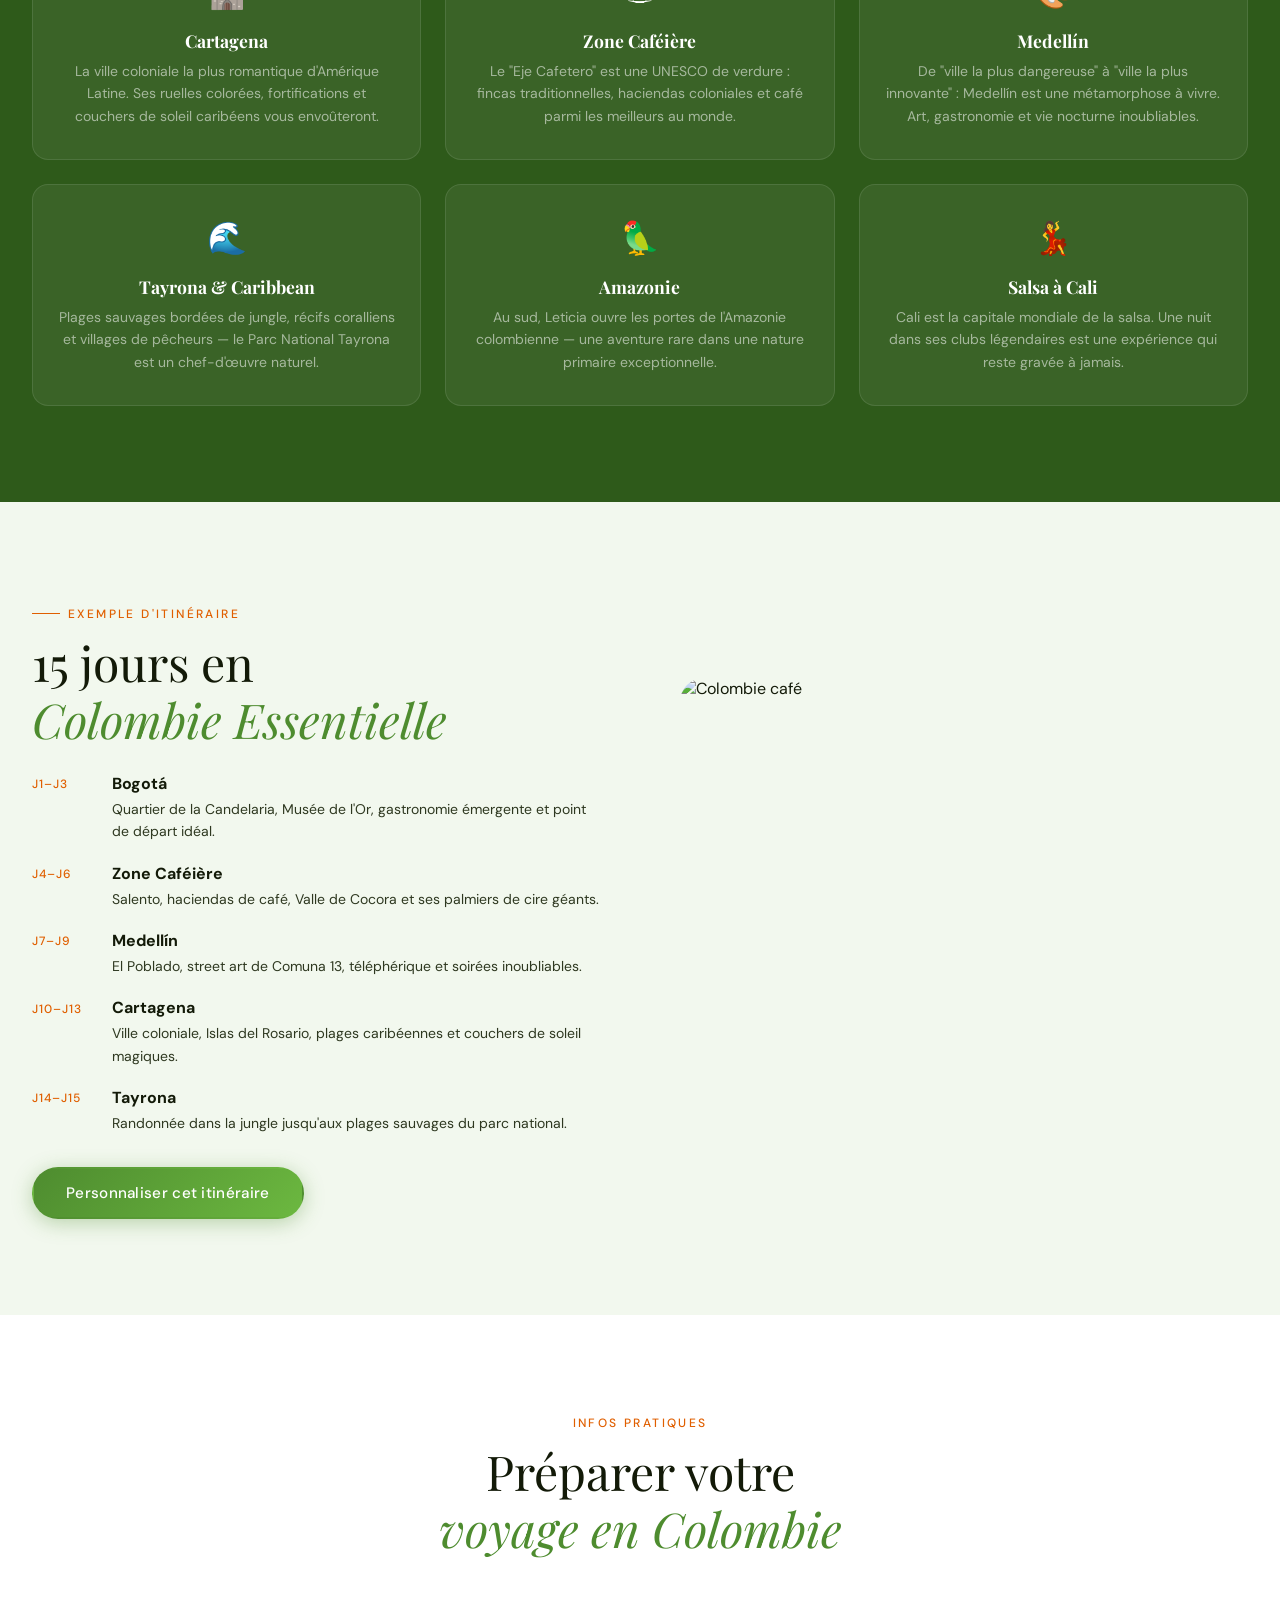
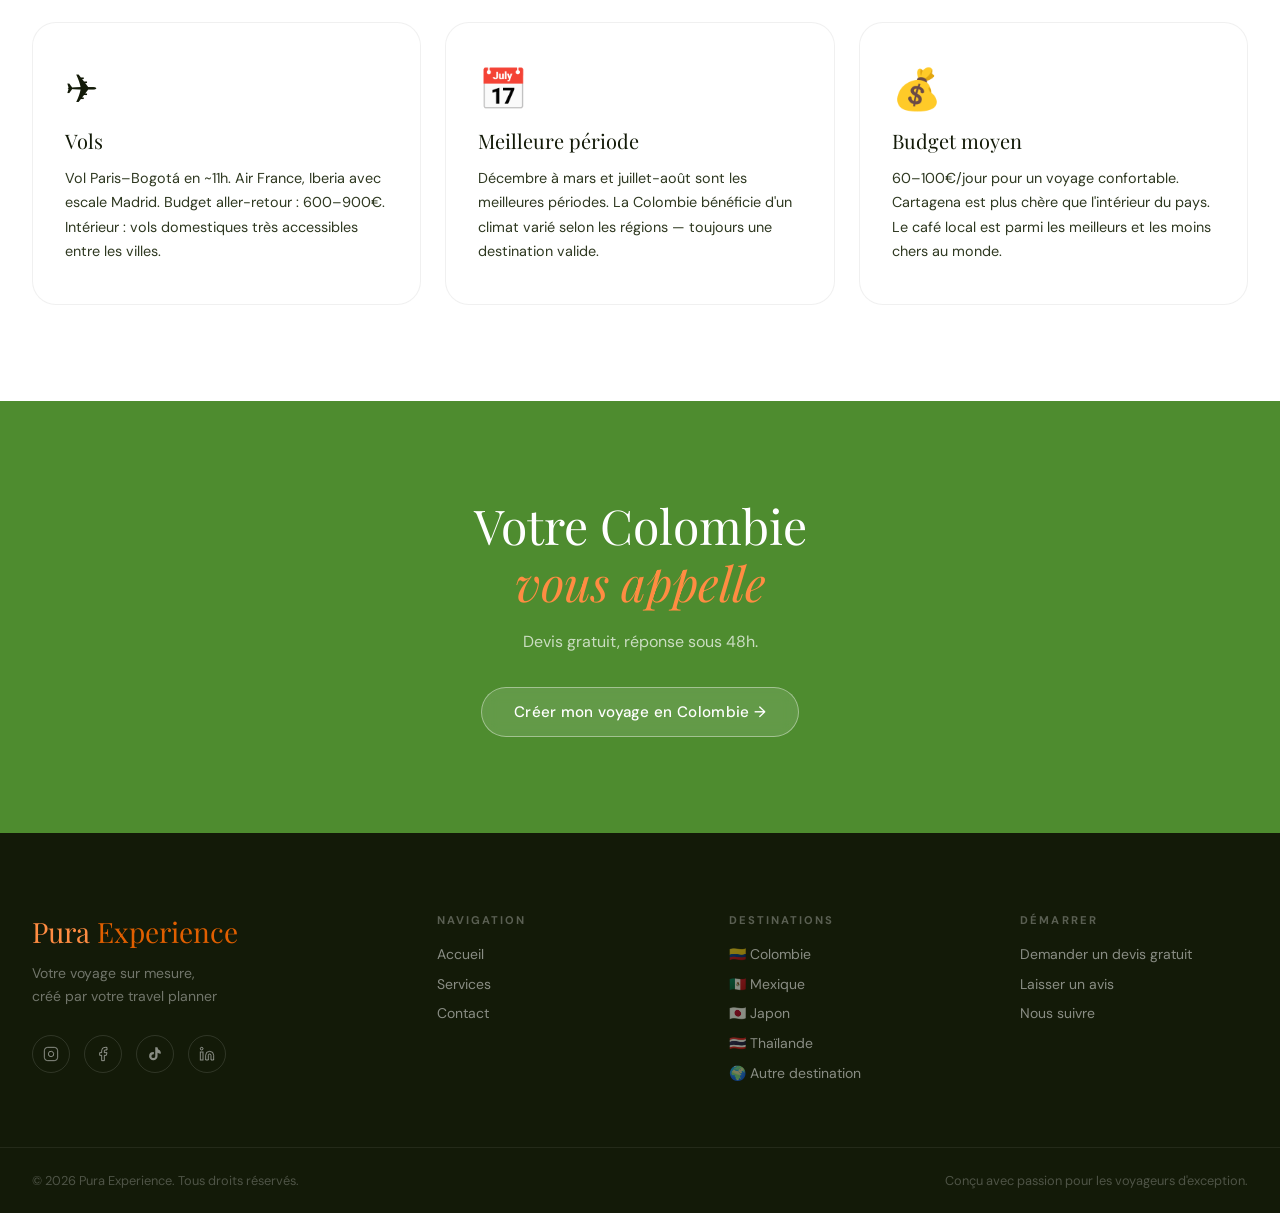
==== commit f688b8db: "feat: add all pages, real site images, vivid coral-amber palette, dropdown nav" ====
--- a/colombie.html
+++ b/colombie.html
@@ -1,4 +1,4 @@
-<!DOCTYPE html>
+﻿<!DOCTYPE html>
 <html lang="fr">
 <head>
   <meta charset="UTF-8" />
@@ -15,7 +15,7 @@
   <div id="nav-placeholder"></div>
 
   <section class="page-hero">
-    <div class="page-hero__bg" style="background-image: url('https://images.unsplash.com/photo-1533281861820-9adecc8c5e18?w=1600&q=80&auto=format')"></div>
+    <div class="page-hero__bg" style="background-image: url('https://puraexperience.fr/wp-content/uploads/2026/02/@PuraExperience-1-768x432.jpg"></div>
     <div class="page-hero__overlay"></div>
     <div class="container page-hero__content">
       <span class="page-hero__eyebrow">🇨🇴 Amérique du Sud</span>
@@ -113,3 +113,4 @@
   </style>
 </body>
 </html>
+
--- a/style.css
+++ b/style.css
@@ -4,19 +4,19 @@
 
 /* ── DESIGN TOKENS ── */
 :root {
-  --sage:        #5a7a3a;
-  --sage-light:  #7da050;
-  --sage-dark:   #3b5526;
-  --beige:       #f2c97a;
-  --beige-light: #fdf4e3;
-  --caramel:     #c9721f;
-  --caramel-deep:#a0520e;
-  --ocre:        #e8900a;
-  --cream:       #f4f7f0;
+  --sage:        #4e8c2f;
+  --sage-light:  #6cb840;
+  --sage-dark:   #2e5a1a;
+  --beige:       #ff8c42;
+  --beige-light: #fff5ee;
+  --caramel:     #e05f00;
+  --caramel-deep:#b84a00;
+  --ocre:        #ff6b1a;
+  --cream:       #f2f8ee;
   --white:       #ffffff;
-  --ink:         #18190f;
-  --ink-soft:    #363628;
-  --ink-faint:   #74746a;
+  --ink:         #131a08;
+  --ink-soft:    #2e3820;
+  --ink-faint:   #6b7260;
 
   --font-serif:  'Playfair Display', Georgia, serif;
   --font-accent: 'Forum', serif;
@@ -100,7 +100,8 @@
 body:has(a:hover) .cursor-follower,
 body:has(button:hover) .cursor-follower {
   width: 56px; height: 56px;
-  background: rgba(107,125,83,.12);
+  background: rgba(255,107,26,.15);
+  border-color: var(--ocre);
 }
 
 /* ── LOADER ── */
@@ -506,16 +507,16 @@
 }
 
 .btn--primary {
-  background: var(--sage);
-  color: var(--white);
-  border: 2px solid var(--sage);
+  background: linear-gradient(135deg, var(--sage), var(--sage-light));
+  color: var(--white);
+  border: 2px solid transparent;
+  box-shadow: 0 4px 20px rgba(78,140,47,.35);
 }
 
 .btn--primary:hover {
-  background: var(--sage-dark);
-  border-color: var(--sage-dark);
+  background: linear-gradient(135deg, var(--sage-light), var(--sage));
+  box-shadow: 0 8px 32px rgba(78,140,47,.5);
   transform: translateY(-2px);
-  box-shadow: 0 8px 30px rgba(107,125,83,.35);
 }
 
 .btn--ghost {
@@ -631,17 +632,20 @@
   position: absolute; inset: 0;
   background:
     linear-gradient(
-      160deg,
-      rgba(24,25,15,.65) 0%,
-      rgba(59,85,38,.45) 40%,
-      rgba(18,20,10,.8) 100%
+      155deg,
+      rgba(13,18,6,.82) 0%,
+      rgba(46,90,26,.5) 35%,
+      rgba(224,95,0,.12) 65%,
+      rgba(13,18,6,.9) 100%
     ),
-    url('https://images.unsplash.com/photo-1506905925346-21bda4d32df4?w=1920&q=80&auto=format') center/cover no-repeat;
+    url('https://puraexperience.fr/wp-content/uploads/2026/02/1-5-e1771928958850-768x513.png') center/cover no-repeat;
 }
 
 .hero__bg-overlay {
   position: absolute; inset: 0;
-  background: radial-gradient(ellipse at 70% 50%, rgba(90,122,58,.25) 0%, transparent 70%);
+  background:
+    radial-gradient(ellipse at 60% 40%, rgba(255,107,26,.18) 0%, transparent 55%),
+    radial-gradient(ellipse at 20% 80%, rgba(78,140,47,.22) 0%, transparent 50%);
 }
 
 .hero__particles {
@@ -1868,3 +1872,4 @@
   .form-row { grid-template-columns: 1fr; }
 }
 
+
